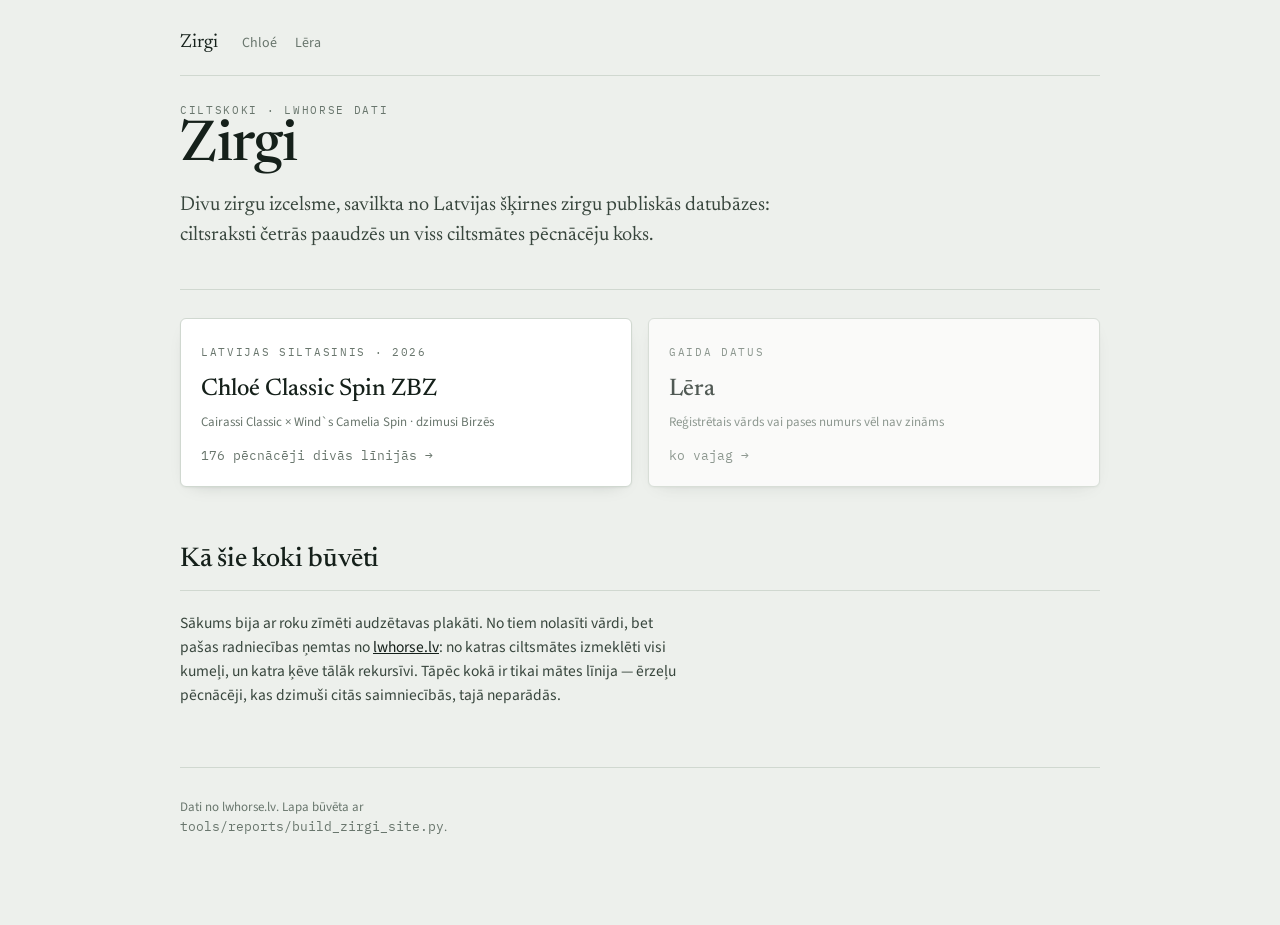
==== index.html @ 60f84ec2 "Zirgu ciltskoku lapa: Chloé no LWHORSE datiem Chloé Classic Spin ZBZ ciltsraksti četrās paaudzēs un " ====
<!doctype html>
<html lang="lv">
<head>
<meta charset="utf-8">
<meta name="viewport" content="width=device-width,initial-scale=1">
<title>Zirgi</title>
<meta name="description" content="Chloé un Lēras ciltskoki pēc Latvijas šķirnes zirgu datubāzes.">
<link rel="preconnect" href="https://fonts.googleapis.com"><link rel="preconnect" href="https://fonts.gstatic.com" crossorigin><link rel="stylesheet" href="https://fonts.googleapis.com/css2?family=Newsreader:ital,opsz,wght@0,6..72,400;0,6..72,500;0,6..72,600&family=Source+Sans+3:wght@400;500;600&family=IBM+Plex+Mono:wght@400;500&display=swap">
<link rel="stylesheet" href="assets/site.css">
</head>
<body>
<div class="wrap">
<nav class="site"><a class="brand" href="index.html">Zirgi</a><a href="chloe.html">Chloé</a><a href="lera.html">Lēra</a></nav>
<header class="top">
  <div class="eyebrow">Ciltskoki · LWHORSE dati</div>
  <h1>Zirgi</h1>
  <p class="lede">Divu zirgu izcelsme, savilkta no Latvijas šķirnes zirgu publiskās datubāzes:
  ciltsraksti četrās paaudzēs un viss ciltsmātes pēcnācēju koks.</p>
</header>
<div class="cards">
  <a class="card" href="chloe.html">
    <span class="eyebrow">Latvijas siltasinis · 2026</span>
    <h3>Chloé Classic Spin ZBZ</h3>
    <span class="sub">Cairassi Classic × Wind`s Camelia Spin · dzimusi Birzēs</span>
    <div class="arrow">176 pēcnācēji divās līnijās →</div>
  </a>
  <a class="card pending" href="lera.html"><span class="eyebrow">Gaida datus</span><h3>Lēra</h3><span class="sub">Reģistrētais vārds vai pases numurs vēl nav zināms</span><div class="arrow">ko vajag →</div></a>
</div>
<section>
  <div class="sechead"><h2>Kā šie koki būvēti</h2></div>
  <p>Sākums bija ar roku zīmēti audzētavas plakāti. No tiem nolasīti vārdi, bet pašas radniecības
  ņemtas no <a href="https://lwhorse.lv">lwhorse.lv</a>: no katras ciltsmātes izmeklēti visi kumeļi,
  un katra ķēve tālāk rekursīvi. Tāpēc kokā ir tikai mātes līnija — ērzeļu pēcnācēji, kas dzimuši
  citās saimniecībās, tajā neparādās.</p>
</section>
<footer><p>Dati no lwhorse.lv. Lapa būvēta ar <span class="mono">tools/reports/build_zirgi_site.py</span>.</p></footer>

</div>
</body>
</html>
---- assets/site.css ----
:root{
  --ground:#EDF0EC; --surface:#FFFFFF; --surface-2:#F5F8F4; --sunken:#E4E9E2;
  --ink:#15201A; --ink-2:#38463D; --muted:#69766D; --line:#D0D8D0; --line-2:#BCC6BC;
  --mare:#8A4B52; --stallion:#3D5A73; --focus:#8A6316; --focus-soft:#F3EADA;
  --c-bay:#6B4423; --c-darkbay:#432618; --c-chestnut:#A05A28; --c-grey:#AFB6B2;
  --c-dun:#C08B4A; --c-black:#22201E; --c-unknown:#9AA39B;
  --shadow:0 1px 2px rgba(20,32,26,.05), 0 6px 18px -12px rgba(20,32,26,.28);
}
@media (prefers-color-scheme:dark){:root:not([data-theme="light"]){
  --ground:#0F1310; --surface:#171C17; --surface-2:#1D231D; --sunken:#12160F;
  --ink:#E5EAE3; --ink-2:#C2CBC1; --muted:#909B91; --line:#2A312A; --line-2:#3A443A;
  --mare:#D9A0A5; --stallion:#93B7D2; --focus:#DCB164; --focus-soft:#272115;
  --c-bay:#9A6A3E; --c-darkbay:#6B4227; --c-chestnut:#C1794A; --c-grey:#C6CCC8;
  --c-dun:#D6A667; --c-black:#3A3733; --c-unknown:#7C857E;
  --shadow:0 1px 2px rgba(0,0,0,.4), 0 8px 20px -14px rgba(0,0,0,.8);
}}
*{box-sizing:border-box}
html{color-scheme:light dark}
body{margin:0;background:var(--ground);color:var(--ink);
  font-family:"Source Sans 3",-apple-system,BlinkMacSystemFont,"Segoe UI",sans-serif;
  font-size:15.5px;line-height:1.55;-webkit-font-smoothing:antialiased}
.wrap{max-width:960px;margin:0 auto;padding-left:20px;padding-right:20px;padding-block:28px 80px}
h1,h2{font-family:Newsreader,Georgia,serif;font-weight:500;text-wrap:balance;margin:0;letter-spacing:-.008em}
h1{font-size:clamp(34px,7vw,56px);line-height:1.02}
h2{font-size:clamp(21px,3.4vw,27px)}
.eyebrow{font-family:"IBM Plex Mono",ui-monospace,monospace;font-size:10.5px;letter-spacing:.16em;
  text-transform:uppercase;color:var(--muted)}
p{margin:.65em 0;max-width:64ch;color:var(--ink-2)}
a{color:var(--ink)}
.mono{font-family:"IBM Plex Mono",ui-monospace,monospace;font-variant-numeric:tabular-nums}
nav.site{display:flex;gap:18px;align-items:baseline;padding-bottom:18px;
  border-bottom:1px solid var(--line);margin-bottom:26px;flex-wrap:wrap}
nav.site a{text-decoration:none;font-size:14px;color:var(--muted)}
nav.site a:hover,nav.site a[aria-current=page]{color:var(--ink)}
nav.site .brand{font-family:Newsreader,Georgia,serif;font-size:19px;color:var(--ink);margin-right:6px}
header.top{padding-bottom:26px;border-bottom:1px solid var(--line);margin-bottom:8px}
.lede{font-family:Newsreader,Georgia,serif;font-size:clamp(17px,2.4vw,20px);line-height:1.5;
  color:var(--ink-2);max-width:56ch;margin-top:14px}
.breadcrumb{display:flex;flex-wrap:wrap;gap:6px 0;align-items:center;margin-top:22px;
  font-family:"IBM Plex Mono",monospace;font-size:11.5px;color:var(--muted)}
.breadcrumb b{color:var(--ink);font-weight:500}
.breadcrumb .arw{padding:0 9px;color:var(--line-2)}
.idcard{display:grid;grid-template-columns:repeat(auto-fit,minmax(128px,1fr));gap:1px;
  background:var(--line);border:1px solid var(--line);border-radius:4px;overflow:hidden;
  margin:26px 0 0;box-shadow:var(--shadow)}
.idcard div{background:var(--surface);padding:12px 14px}
.idcard dt{font-family:"IBM Plex Mono",monospace;font-size:9.5px;letter-spacing:.12em;
  text-transform:uppercase;color:var(--muted);margin:0 0 4px}
.idcard dd{margin:0;font-size:15px;font-weight:500}
section{margin-top:52px}
.sechead{display:flex;align-items:baseline;gap:14px;flex-wrap:wrap;
  border-bottom:1px solid var(--line);padding-bottom:9px;margin-bottom:20px}
.pedscroll{overflow-x:auto;padding-bottom:6px}
.ped{display:inline-flex;min-width:100%}
.pnode{display:flex;align-items:center}
.pbox{width:178px;flex:none;background:var(--surface);border:1px solid var(--line);
  border-radius:4px;padding:9px 11px;box-shadow:var(--shadow);position:relative}
.pbox.t{border-top:2px solid var(--stallion)}
.pbox.m{border-top:2px solid var(--mare)}
.pbox.self{border-top:2px solid var(--focus);background:var(--focus-soft)}
.pbox.root{outline:1px dashed var(--line-2);outline-offset:3px}
.pbox .nm{font-weight:600;font-size:14px;line-height:1.25;display:flex;gap:7px;align-items:baseline}
.pbox .meta{font-size:11px;color:var(--muted);font-family:"IBM Plex Mono",monospace;
  margin-top:4px;display:block;white-space:nowrap;overflow:hidden;text-overflow:ellipsis}
.pkids{display:flex;flex-direction:column;justify-content:center;gap:10px;
  padding-left:26px;position:relative;margin-left:13px}
.pkids::before{content:"";position:absolute;left:0;top:25%;bottom:25%;border-left:1px solid var(--line-2)}
.pnode>.pbox::after{content:"";position:absolute;right:-13px;top:50%;width:13px;border-top:1px solid var(--line-2)}
.pnode:not(:has(>.pkids))>.pbox::after{display:none}
.pkids>.pnode>.pbox::before{content:"";position:absolute;left:-26px;top:50%;width:26px;border-top:1px solid var(--line-2)}
.gens{display:flex;margin:0 0 10px}
.gens span{width:178px;flex:none}
.gens span+span{margin-left:39px}
@media (max-width:700px){.pbox{width:150px}.gens span{width:150px}}
.controls{display:flex;gap:9px;flex-wrap:wrap;align-items:center;margin-bottom:16px}
input[type=search]{font:inherit;font-size:14.5px;padding:8px 12px;border:1px solid var(--line);
  border-radius:4px;background:var(--surface);color:var(--ink);min-width:200px;flex:1 1 200px}
button{font:inherit;font-size:13.5px;padding:8px 13px;border:1px solid var(--line);border-radius:4px;
  background:var(--surface);color:var(--ink-2);cursor:pointer}
button:hover{background:var(--surface-2);color:var(--ink)}
button[aria-pressed=true]{background:var(--ink);color:var(--ground);border-color:var(--ink)}
:focus-visible{outline:2px solid var(--focus);outline-offset:2px}
.treebox{background:var(--surface);border:1px solid var(--line);border-radius:5px;
  padding:14px 16px 16px;box-shadow:var(--shadow);overflow-x:auto}
ul.tree,ul.tree ul{list-style:none;margin:0;padding:0}
ul.tree ul{padding-left:20px;position:relative}
ul.tree li{position:relative}
ul.tree ul>li::before{content:"";position:absolute;left:-12px;top:0;height:16px;width:12px;
  border-left:1px solid var(--line-2);border-bottom:1px solid var(--line-2);border-bottom-left-radius:5px}
ul.tree ul>li:not(:last-child)::after{content:"";position:absolute;left:-12px;top:16px;bottom:0;
  border-left:1px solid var(--line-2)}
.row{display:grid;grid-template-columns:auto 1fr auto;gap:9px;align-items:baseline;
  padding:4px 6px 4px 2px;border-radius:4px;min-width:0}
.row:hover{background:var(--surface-2)}
.row.self{background:var(--focus-soft);box-shadow:inset 2px 0 0 var(--focus)}
.row.line{font-weight:600}
.dot{width:9px;height:9px;border-radius:50%;flex:none;align-self:center;
  box-shadow:0 0 0 1px rgba(0,0,0,.12) inset}
.sq{border-radius:2px}
.nmline{min-width:0}
.nm2{font-weight:600;font-size:14.5px}
.nm2 .sx{font-size:11px;color:var(--muted);font-family:"IBM Plex Mono",monospace;margin-left:6px;font-weight:400}
.sub{color:var(--muted);font-size:12.5px;display:block}
.sub .sep{opacity:.45;padding:0 .4em}
.cnt{font-family:"IBM Plex Mono",monospace;font-size:11px;color:var(--muted);white-space:nowrap;
  align-self:center;background:var(--sunken);padding:1px 6px;border-radius:99px}
.tg{background:none;border:0;padding:0 4px 0 0;color:var(--line-2);cursor:pointer;font-size:10px;line-height:1}
.tg:hover{color:var(--ink)}
.rootrow{margin-top:18px;padding-top:14px;border-top:1px solid var(--line)}
ul.tree>li:first-child .rootrow{margin-top:0;padding-top:0;border-top:0}
.crumb{font-size:11.5px;color:var(--muted);font-family:"IBM Plex Mono",monospace}
.legend{display:flex;gap:8px 22px;flex-wrap:wrap;font-size:13px;color:var(--muted);margin-top:14px}
.legend span{display:inline-flex;align-items:center;gap:7px}
.note{background:var(--surface-2);border:1px solid var(--line);border-left:2px solid var(--focus);
  border-radius:4px;padding:14px 16px;margin-top:18px}
.note p{max-width:none;margin:.3em 0}
table.diff{width:100%;border-collapse:collapse;font-size:14.5px}
table.diff th,table.diff td{text-align:left;padding:9px 12px;border-bottom:1px solid var(--line);vertical-align:top}
table.diff tr:last-child td{border-bottom:0}
table.diff th{font-family:"IBM Plex Mono",monospace;font-size:9.5px;letter-spacing:.12em;
  text-transform:uppercase;color:var(--muted);font-weight:400}
.scrollx{overflow-x:auto;background:var(--surface);border:1px solid var(--line);
  border-radius:5px;box-shadow:var(--shadow);margin-top:12px}
.cards{display:grid;grid-template-columns:repeat(auto-fit,minmax(250px,1fr));gap:16px;margin-top:28px}
.card{display:block;text-decoration:none;background:var(--surface);border:1px solid var(--line);
  border-radius:6px;padding:20px;box-shadow:var(--shadow)}
.card:hover{border-color:var(--line-2)}
.card h3{font-family:Newsreader,Georgia,serif;font-weight:500;font-size:24px;margin:8px 0 4px}
.card .sub{font-size:13px}
.card .arrow{margin-top:14px;font-size:13px;color:var(--muted);font-family:"IBM Plex Mono",monospace}
.card.pending{opacity:.72}
footer{margin-top:60px;padding-top:20px;border-top:1px solid var(--line);color:var(--muted);font-size:13px}
footer p{color:var(--muted)}
@media (prefers-reduced-motion:reduce){*{transition:none!important;animation:none!important}}
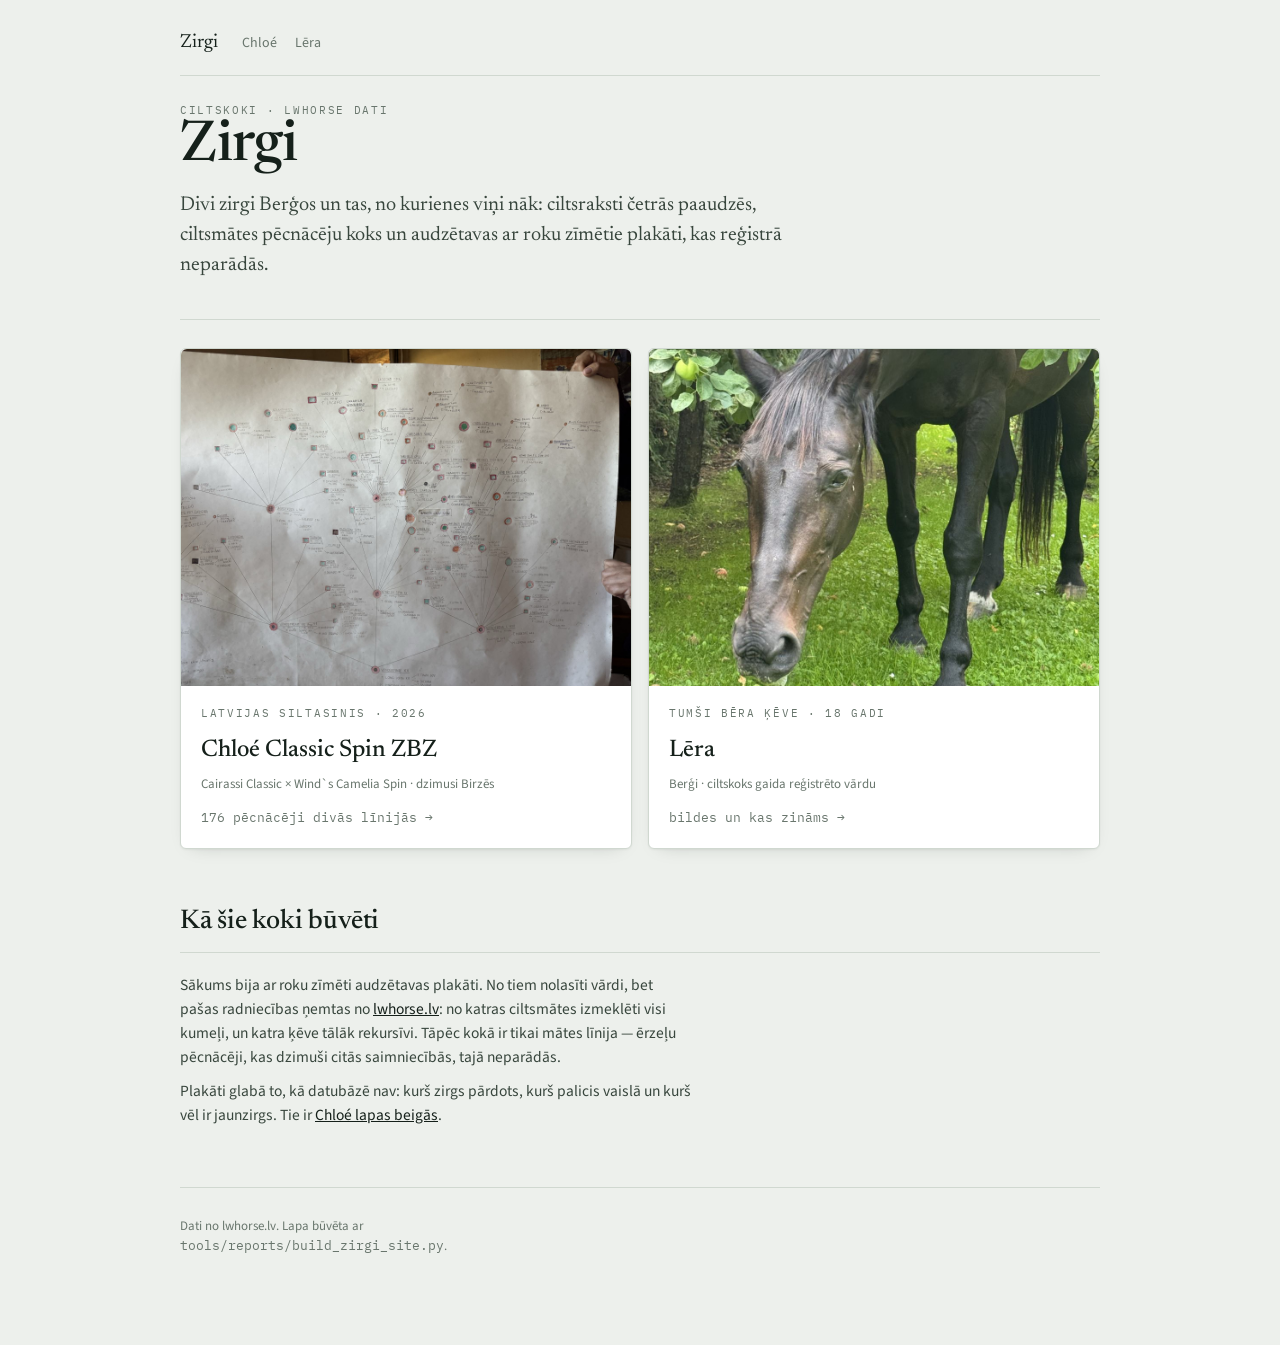
==== commit 7fb1e10b: "Lēras lapa ar bildēm, zīmētie plakāti Chloé lapā - lera.html: portrets, fakti, deviņu bilžu galerija" ====
--- a/index.html
+++ b/index.html
@@ -14,17 +14,18 @@
 <header class="top">
   <div class="eyebrow">Ciltskoki · LWHORSE dati</div>
   <h1>Zirgi</h1>
-  <p class="lede">Divu zirgu izcelsme, savilkta no Latvijas šķirnes zirgu publiskās datubāzes:
-  ciltsraksti četrās paaudzēs un viss ciltsmātes pēcnācēju koks.</p>
+  <p class="lede">Divi zirgi Berģos un tas, no kurienes viņi nāk: ciltsraksti četrās paaudzēs,
+  ciltsmātes pēcnācēju koks un audzētavas ar roku zīmētie plakāti, kas reģistrā neparādās.</p>
 </header>
 <div class="cards">
   <a class="card" href="chloe.html">
+    <img class="thumb" src="assets/img/plakats/windermare.jpg" alt="Zīmētais ciltskoks" loading="lazy">
     <span class="eyebrow">Latvijas siltasinis · 2026</span>
     <h3>Chloé Classic Spin ZBZ</h3>
     <span class="sub">Cairassi Classic × Wind`s Camelia Spin · dzimusi Birzēs</span>
     <div class="arrow">176 pēcnācēji divās līnijās →</div>
   </a>
-  <a class="card pending" href="lera.html"><span class="eyebrow">Gaida datus</span><h3>Lēra</h3><span class="sub">Reģistrētais vārds vai pases numurs vēl nav zināms</span><div class="arrow">ko vajag →</div></a>
+  <a class="card" href="lera.html"><img class="thumb" src="assets/img/lera/lera-03.jpg" alt="Lēra" loading="lazy"><span class="eyebrow">Tumši bēra ķēve · 18 gadi</span><h3>Lēra</h3><span class="sub">Berģi · ciltskoks gaida reģistrēto vārdu</span><div class="arrow">bildes un kas zināms →</div></a>
 </div>
 <section>
   <div class="sechead"><h2>Kā šie koki būvēti</h2></div>
@@ -32,6 +33,8 @@
   ņemtas no <a href="https://lwhorse.lv">lwhorse.lv</a>: no katras ciltsmātes izmeklēti visi kumeļi,
   un katra ķēve tālāk rekursīvi. Tāpēc kokā ir tikai mātes līnija — ērzeļu pēcnācēji, kas dzimuši
   citās saimniecībās, tajā neparādās.</p>
+  <p>Plakāti glabā to, kā datubāzē nav: kurš zirgs pārdots, kurš palicis vaislā un kurš vēl ir
+  jaunzirgs. Tie ir <a href="chloe.html#zimetais">Chloé lapas beigās</a>.</p>
 </section>
 <footer><p>Dati no lwhorse.lv. Lapa būvēta ar <span class="mono">tools/reports/build_zirgi_site.py</span>.</p></footer>
 
--- a/assets/site.css
+++ b/assets/site.css
@@ -130,6 +130,28 @@
 .card .sub{font-size:13px}
 .card .arrow{margin-top:14px;font-size:13px;color:var(--muted);font-family:"IBM Plex Mono",monospace}
 .card.pending{opacity:.72}
+.hero{display:grid;grid-template-columns:minmax(0,1.05fr) minmax(0,.95fr);gap:26px;align-items:center}
+@media (max-width:720px){.hero{grid-template-columns:1fr}}
+.hero img{width:100%;height:auto;border-radius:6px;box-shadow:var(--shadow);display:block}
+.gallery{display:grid;grid-template-columns:repeat(auto-fill,minmax(180px,1fr));gap:10px;margin-top:20px}
+.gallery a{display:block;border-radius:5px;overflow:hidden;background:var(--sunken);
+  box-shadow:var(--shadow);line-height:0}
+.gallery img{width:100%;height:100%;aspect-ratio:3/4;object-fit:cover;display:block;
+  transition:transform .25s ease}
+.gallery a:hover img{transform:scale(1.03)}
+figure{margin:0 0 20px}
+figure img{width:100%;height:auto;display:block;border-radius:5px;border:1px solid var(--line);
+  box-shadow:var(--shadow);background:var(--surface)}
+figcaption{font-size:13px;color:var(--muted);margin-top:9px;max-width:64ch}
+.figrow{display:grid;grid-template-columns:repeat(auto-fit,minmax(280px,1fr));gap:20px;margin-top:8px}
+.card .thumb{display:block;aspect-ratio:4/3;width:calc(100% + 40px);margin:-20px -20px 14px;
+  object-fit:cover;border-radius:6px 6px 0 0}
+.keyval{display:grid;grid-template-columns:auto 1fr;gap:6px 18px;margin-top:14px;font-size:14.5px}
+.keyval dt{color:var(--muted);font-family:"IBM Plex Mono",monospace;font-size:11px;
+  letter-spacing:.08em;text-transform:uppercase;align-self:baseline}
+.keyval dd{margin:0}
+.pill{display:inline-flex;align-items:center;gap:6px;font-size:12px;font-family:"IBM Plex Mono",monospace;
+  border:1px solid var(--line);border-radius:99px;padding:2px 10px;color:var(--muted)}
 footer{margin-top:60px;padding-top:20px;border-top:1px solid var(--line);color:var(--muted);font-size:13px}
 footer p{color:var(--muted)}
 @media (prefers-reduced-motion:reduce){*{transition:none!important;animation:none!important}}
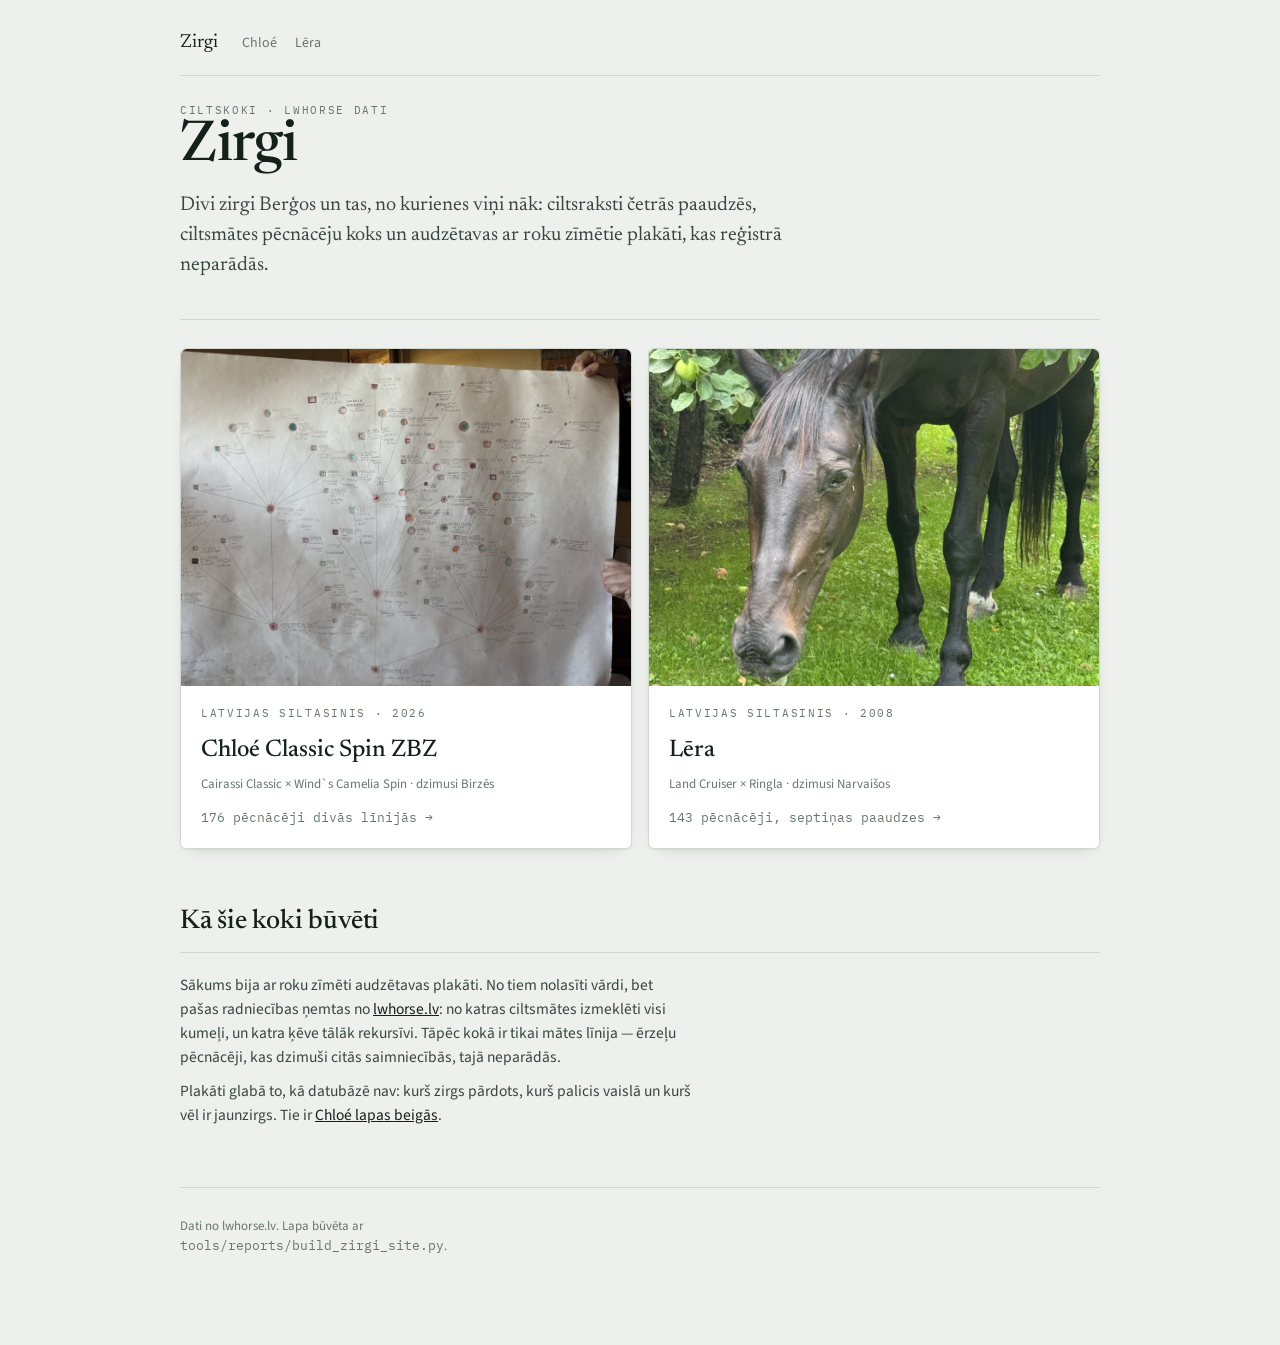
==== commit b1c2db15: "Lēras ciltskoks: LV060531950001, 143 zirgi līdz Fistaškai (1961) Lēra atrasta datubāzē - tumši bēra " ====
--- a/index.html
+++ b/index.html
@@ -25,7 +25,7 @@
     <span class="sub">Cairassi Classic × Wind`s Camelia Spin · dzimusi Birzēs</span>
     <div class="arrow">176 pēcnācēji divās līnijās →</div>
   </a>
-  <a class="card" href="lera.html"><img class="thumb" src="assets/img/lera/lera-03.jpg" alt="Lēra" loading="lazy"><span class="eyebrow">Tumši bēra ķēve · 18 gadi</span><h3>Lēra</h3><span class="sub">Berģi · ciltskoks gaida reģistrēto vārdu</span><div class="arrow">bildes un kas zināms →</div></a>
+  <a class="card" href="lera.html"><img class="thumb" src="assets/img/lera/lera-03.jpg" alt="Lēra" loading="lazy"><span class="eyebrow">Latvijas siltasinis · 2008</span><h3>Lēra</h3><span class="sub">Land Cruiser × Ringla · dzimusi Narvaišos</span><div class="arrow">143 pēcnācēji, septiņas paaudzes →</div></a>
 </div>
 <section>
   <div class="sechead"><h2>Kā šie koki būvēti</h2></div>
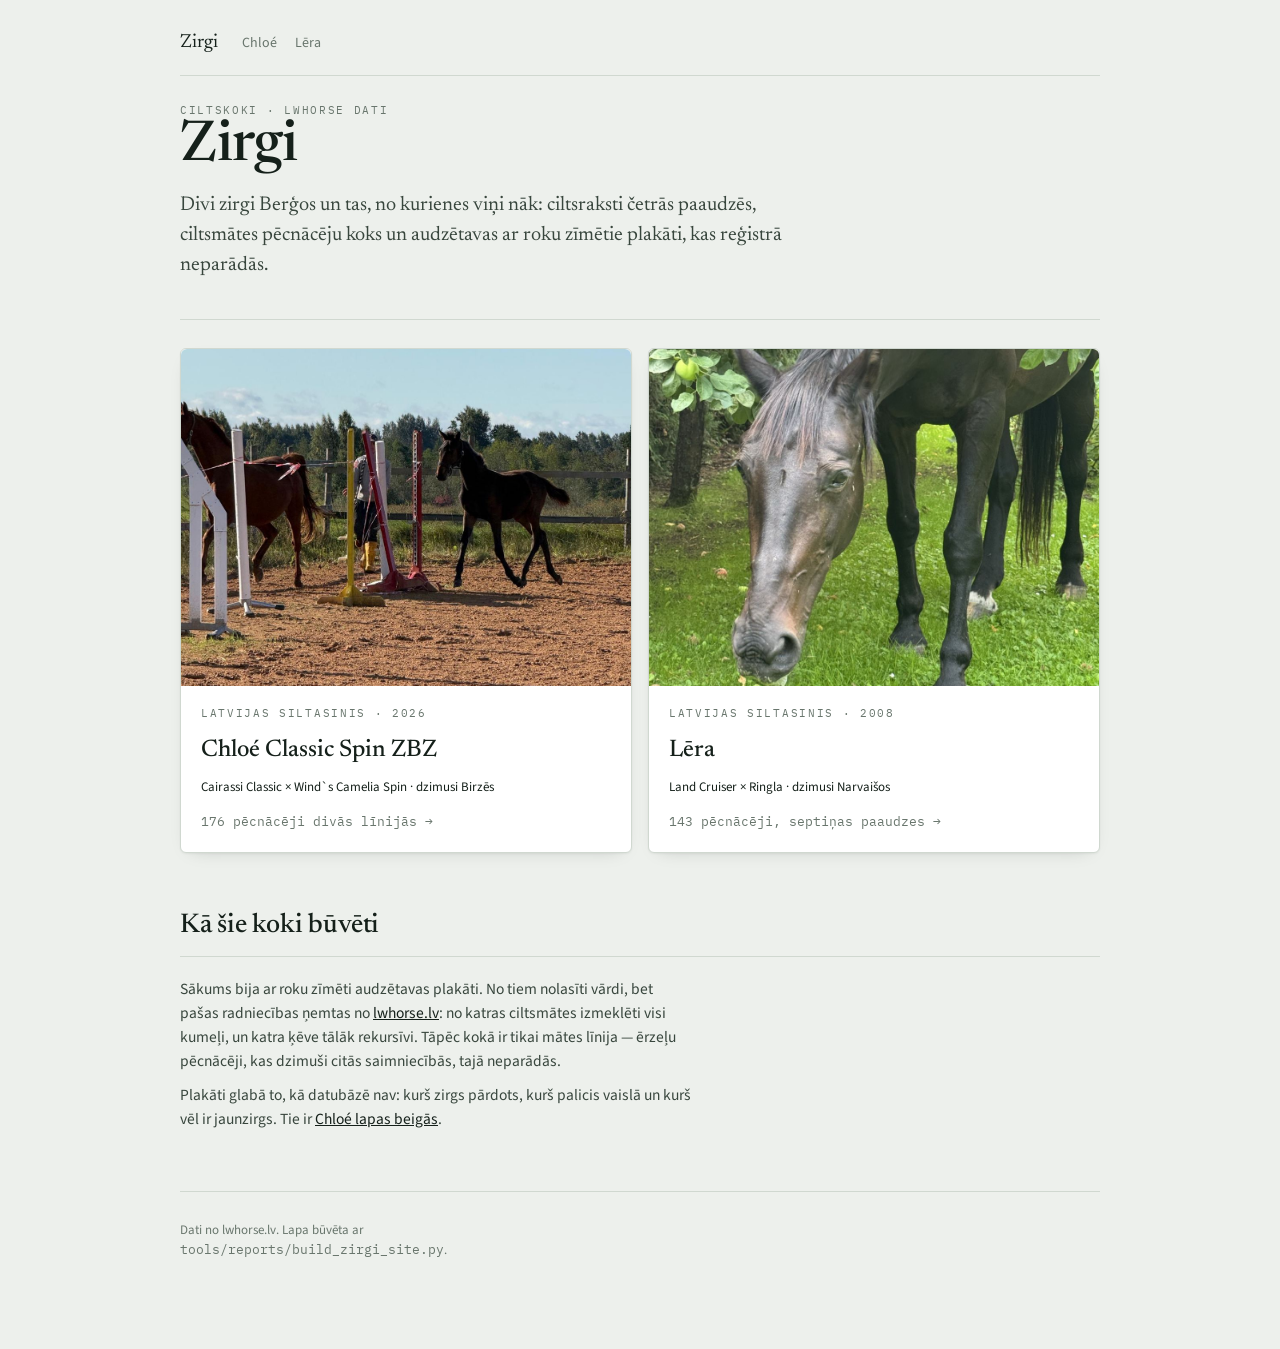
==== commit 6de7467d: "Koks pārskatāmāks, lwhorse saites, Chloé bildes un video Koks: līdzinātas kolonnas (vārds / dzimis /" ====
--- a/index.html
+++ b/index.html
@@ -19,7 +19,7 @@
 </header>
 <div class="cards">
   <a class="card" href="chloe.html">
-    <img class="thumb" src="assets/img/plakats/windermare.jpg" alt="Zīmētais ciltskoks" loading="lazy">
+    <img class="thumb" src="assets/img/chloe/chloe-01.jpg" alt="Chloé" loading="lazy">
     <span class="eyebrow">Latvijas siltasinis · 2026</span>
     <h3>Chloé Classic Spin ZBZ</h3>
     <span class="sub">Cairassi Classic × Wind`s Camelia Spin · dzimusi Birzēs</span>
--- a/assets/site.css
+++ b/assets/site.css
@@ -3,6 +3,7 @@
   --ground:#EDF0EC; --surface:#FFFFFF; --surface-2:#F5F8F4; --sunken:#E4E9E2;
   --ink:#15201A; --ink-2:#38463D; --muted:#69766D; --line:#D0D8D0; --line-2:#BCC6BC;
   --mare:#8A4B52; --stallion:#3D5A73; --focus:#8A6316; --focus-soft:#F3EADA;
+  --line-soft:#E2E8E2;
   --c-bay:#6B4423; --c-darkbay:#432618; --c-chestnut:#A05A28; --c-grey:#AFB6B2;
   --c-dun:#C08B4A; --c-black:#22201E; --c-unknown:#9AA39B;
   --shadow:0 1px 2px rgba(20,32,26,.05), 0 6px 18px -12px rgba(20,32,26,.28);
@@ -11,6 +12,7 @@
   --ground:#0F1310; --surface:#171C17; --surface-2:#1D231D; --sunken:#12160F;
   --ink:#E5EAE3; --ink-2:#C2CBC1; --muted:#909B91; --line:#2A312A; --line-2:#3A443A;
   --mare:#D9A0A5; --stallion:#93B7D2; --focus:#DCB164; --focus-soft:#272115;
+  --line-soft:#232A23;
   --c-bay:#9A6A3E; --c-darkbay:#6B4227; --c-chestnut:#C1794A; --c-grey:#C6CCC8;
   --c-dun:#D6A667; --c-black:#3A3733; --c-unknown:#7C857E;
   --shadow:0 1px 2px rgba(0,0,0,.4), 0 8px 20px -14px rgba(0,0,0,.8);
@@ -37,10 +39,13 @@
 header.top{padding-bottom:26px;border-bottom:1px solid var(--line);margin-bottom:8px}
 .lede{font-family:Newsreader,Georgia,serif;font-size:clamp(17px,2.4vw,20px);line-height:1.5;
   color:var(--ink-2);max-width:56ch;margin-top:14px}
-.breadcrumb{display:flex;flex-wrap:wrap;gap:6px 0;align-items:center;margin-top:22px;
-  font-family:"IBM Plex Mono",monospace;font-size:11.5px;color:var(--muted)}
-.breadcrumb b{color:var(--ink);font-weight:500}
-.breadcrumb .arw{padding:0 9px;color:var(--line-2)}
+.breadcrumb{display:flex;flex-wrap:wrap;gap:4px 0;align-items:center;margin-top:20px;
+  font-family:"IBM Plex Mono",monospace;font-size:11.5px;line-height:1.9;color:var(--muted)}
+.breadcrumb a{color:var(--muted);text-decoration:none}
+.breadcrumb a:hover{color:var(--ink);text-decoration:underline;text-underline-offset:3px}
+.breadcrumb b{color:var(--ink-2);font-weight:500}
+.breadcrumb a:hover b{color:var(--ink)}
+.breadcrumb .arw{padding:0 8px;color:var(--line-2)}
 .idcard{display:grid;grid-template-columns:repeat(auto-fit,minmax(128px,1fr));gap:1px;
   background:var(--line);border:1px solid var(--line);border-radius:4px;overflow:hidden;
   margin:26px 0 0;box-shadow:var(--shadow)}
@@ -55,15 +60,17 @@
 .ped{display:inline-flex;min-width:100%}
 .pnode{display:flex;align-items:center}
 .pbox{width:178px;flex:none;background:var(--surface);border:1px solid var(--line);
-  border-radius:4px;padding:9px 11px;box-shadow:var(--shadow);position:relative}
+  border-radius:4px;padding:10px 12px;box-shadow:var(--shadow);position:relative}
 .pbox.t{border-top:2px solid var(--stallion)}
 .pbox.m{border-top:2px solid var(--mare)}
 .pbox.self{border-top:2px solid var(--focus);background:var(--focus-soft)}
 .pbox.root{outline:1px dashed var(--line-2);outline-offset:3px}
 .pbox .nm{font-weight:600;font-size:14px;line-height:1.25;display:flex;gap:7px;align-items:baseline}
-.pbox .meta{font-size:11px;color:var(--muted);font-family:"IBM Plex Mono",monospace;
-  margin-top:4px;display:block;white-space:nowrap;overflow:hidden;text-overflow:ellipsis}
-.pkids{display:flex;flex-direction:column;justify-content:center;gap:10px;
+.pbox .nm a{color:inherit;text-decoration:none}
+.pbox .nm a:hover{text-decoration:underline;text-underline-offset:2px}
+.pbox .meta{font-size:10.5px;line-height:1.45;color:var(--muted);
+  font-family:"IBM Plex Mono",monospace;margin-top:5px;display:block}
+.pkids{display:flex;flex-direction:column;justify-content:center;gap:12px;
   padding-left:26px;position:relative;margin-left:13px}
 .pkids::before{content:"";position:absolute;left:0;top:25%;bottom:25%;border-left:1px solid var(--line-2)}
 .pnode>.pbox::after{content:"";position:absolute;right:-13px;top:50%;width:13px;border-top:1px solid var(--line-2)}
@@ -73,7 +80,7 @@
 .gens span{width:178px;flex:none}
 .gens span+span{margin-left:39px}
 @media (max-width:700px){.pbox{width:150px}.gens span{width:150px}}
-.controls{display:flex;gap:9px;flex-wrap:wrap;align-items:center;margin-bottom:16px}
+.controls{display:flex;gap:10px;flex-wrap:wrap;align-items:center;margin-bottom:18px}
 input[type=search]{font:inherit;font-size:14.5px;padding:8px 12px;border:1px solid var(--line);
   border-radius:4px;background:var(--surface);color:var(--ink);min-width:200px;flex:1 1 200px}
 button{font:inherit;font-size:13.5px;padding:8px 13px;border:1px solid var(--line);border-radius:4px;
@@ -81,36 +88,45 @@
 button:hover{background:var(--surface-2);color:var(--ink)}
 button[aria-pressed=true]{background:var(--ink);color:var(--ground);border-color:var(--ink)}
 :focus-visible{outline:2px solid var(--focus);outline-offset:2px}
-.treebox{background:var(--surface);border:1px solid var(--line);border-radius:5px;
-  padding:14px 16px 16px;box-shadow:var(--shadow);overflow-x:auto}
-ul.tree,ul.tree ul{list-style:none;margin:0;padding:0}
-ul.tree ul{padding-left:20px;position:relative}
-ul.tree li{position:relative}
-ul.tree ul>li::before{content:"";position:absolute;left:-12px;top:0;height:16px;width:12px;
-  border-left:1px solid var(--line-2);border-bottom:1px solid var(--line-2);border-bottom-left-radius:5px}
-ul.tree ul>li:not(:last-child)::after{content:"";position:absolute;left:-12px;top:16px;bottom:0;
-  border-left:1px solid var(--line-2)}
-.row{display:grid;grid-template-columns:auto 1fr auto;gap:9px;align-items:baseline;
-  padding:4px 6px 4px 2px;border-radius:4px;min-width:0}
+.treebox{background:var(--surface);border:1px solid var(--line);border-radius:6px;
+  box-shadow:var(--shadow);overflow-x:auto;padding:0}
+.tgrid{min-width:660px}
+.thead,.row{display:grid;grid-template-columns:minmax(0,1.7fr) 58px 118px minmax(0,1.25fr) 62px;
+  gap:14px;align-items:center}
+.thead{position:sticky;top:0;z-index:2;background:var(--surface-2);
+  border-bottom:1px solid var(--line);padding:9px 16px;
+  font-family:"IBM Plex Mono",monospace;font-size:9.5px;letter-spacing:.12em;
+  text-transform:uppercase;color:var(--muted)}
+.thead span:nth-child(n+2),.row .col{text-align:left}
+.thead span:last-child,.row .cnt{text-align:right}
+.rows{padding:6px 0}
+.row{padding:5px 16px;border-left:2px solid transparent}
+.row+.row{border-top:1px solid var(--line-soft)}
 .row:hover{background:var(--surface-2)}
-.row.self{background:var(--focus-soft);box-shadow:inset 2px 0 0 var(--focus)}
-.row.line{font-weight:600}
-.dot{width:9px;height:9px;border-radius:50%;flex:none;align-self:center;
-  box-shadow:0 0 0 1px rgba(0,0,0,.12) inset}
+.row.self{background:var(--focus-soft);border-left-color:var(--focus)}
+.row.line .nm2{font-weight:600}
+.nmcell{display:flex;align-items:center;gap:8px;min-width:0;
+  background-image:repeating-linear-gradient(to right,var(--line-2) 0 1px,transparent 1px 16px);
+  background-repeat:no-repeat;background-position:5px 0}
+.nm2{font-size:14.5px;text-decoration:none;color:var(--ink);
+  overflow:hidden;text-overflow:ellipsis;white-space:nowrap}
+.nm2:hover{text-decoration:underline;text-underline-offset:2px}
+.col{font-size:13px;color:var(--ink-2);overflow:hidden;text-overflow:ellipsis;white-space:nowrap}
+.col.yr{font-family:"IBM Plex Mono",monospace;font-variant-numeric:tabular-nums;color:var(--muted)}
+.col.sr{color:var(--muted)}
+.cnt{font-family:"IBM Plex Mono",monospace;font-size:11px;color:var(--muted);white-space:nowrap}
+.cnt b{color:var(--ink-2);font-weight:500}
+.dot{width:9px;height:9px;border-radius:50%;flex:none;
+  box-shadow:0 0 0 1px rgba(0,0,0,.14) inset}
 .sq{border-radius:2px}
-.nmline{min-width:0}
-.nm2{font-weight:600;font-size:14.5px}
-.nm2 .sx{font-size:11px;color:var(--muted);font-family:"IBM Plex Mono",monospace;margin-left:6px;font-weight:400}
-.sub{color:var(--muted);font-size:12.5px;display:block}
-.sub .sep{opacity:.45;padding:0 .4em}
-.cnt{font-family:"IBM Plex Mono",monospace;font-size:11px;color:var(--muted);white-space:nowrap;
-  align-self:center;background:var(--sunken);padding:1px 6px;border-radius:99px}
-.tg{background:none;border:0;padding:0 4px 0 0;color:var(--line-2);cursor:pointer;font-size:10px;line-height:1}
+.tg{background:none;border:0;padding:0;width:14px;flex:none;color:var(--line-2);
+  cursor:pointer;font-size:9px;line-height:1;text-align:center}
 .tg:hover{color:var(--ink)}
-.rootrow{margin-top:18px;padding-top:14px;border-top:1px solid var(--line)}
-ul.tree>li:first-child .rootrow{margin-top:0;padding-top:0;border-top:0}
-.crumb{font-size:11.5px;color:var(--muted);font-family:"IBM Plex Mono",monospace}
-.legend{display:flex;gap:8px 22px;flex-wrap:wrap;font-size:13px;color:var(--muted);margin-top:14px}
+.tg.empty{cursor:default;visibility:hidden}
+.crumb{font-size:11.5px;color:var(--muted);font-family:"IBM Plex Mono",monospace;
+  overflow:hidden;text-overflow:ellipsis;white-space:nowrap}
+.empty-msg{padding:18px 16px;color:var(--muted);font-size:14px}
+.legend{display:flex;gap:10px 24px;flex-wrap:wrap;font-size:13px;color:var(--muted);margin-top:16px}
 .legend span{display:inline-flex;align-items:center;gap:7px}
 .note{background:var(--surface-2);border:1px solid var(--line);border-left:2px solid var(--focus);
   border-radius:4px;padding:14px 16px;margin-top:18px}
@@ -132,7 +148,8 @@
 .card.pending{opacity:.72}
 .hero{display:grid;grid-template-columns:minmax(0,1.05fr) minmax(0,.95fr);gap:26px;align-items:center}
 @media (max-width:720px){.hero{grid-template-columns:1fr}}
-.hero img{width:100%;height:auto;border-radius:6px;box-shadow:var(--shadow);display:block}
+.hero img{width:100%;height:auto;max-height:440px;object-fit:cover;object-position:center 30%;
+  border-radius:6px;box-shadow:var(--shadow);display:block}
 .gallery{display:grid;grid-template-columns:repeat(auto-fill,minmax(180px,1fr));gap:10px;margin-top:20px}
 .gallery a{display:block;border-radius:5px;overflow:hidden;background:var(--sunken);
   box-shadow:var(--shadow);line-height:0}
@@ -140,10 +157,13 @@
   transition:transform .25s ease}
 .gallery a:hover img{transform:scale(1.03)}
 figure{margin:0 0 20px}
-figure img{width:100%;height:auto;display:block;border-radius:5px;border:1px solid var(--line);
-  box-shadow:var(--shadow);background:var(--surface)}
+figure img,figure video{width:100%;height:auto;display:block;border-radius:5px;
+  border:1px solid var(--line);box-shadow:var(--shadow);background:var(--surface)}
+.figrow figure img{aspect-ratio:4/3;object-fit:cover}
+figure.portrait{max-width:400px}
+figure.portrait video{border-radius:5px}
 figcaption{font-size:13px;color:var(--muted);margin-top:9px;max-width:64ch}
-.figrow{display:grid;grid-template-columns:repeat(auto-fit,minmax(280px,1fr));gap:20px;margin-top:8px}
+.figrow{display:grid;grid-template-columns:repeat(auto-fit,minmax(260px,1fr));gap:22px;margin-top:10px;align-items:start}
 .card .thumb{display:block;aspect-ratio:4/3;width:calc(100% + 40px);margin:-20px -20px 14px;
   object-fit:cover;border-radius:6px 6px 0 0}
 .keyval{display:grid;grid-template-columns:auto 1fr;gap:6px 18px;margin-top:14px;font-size:14.5px}
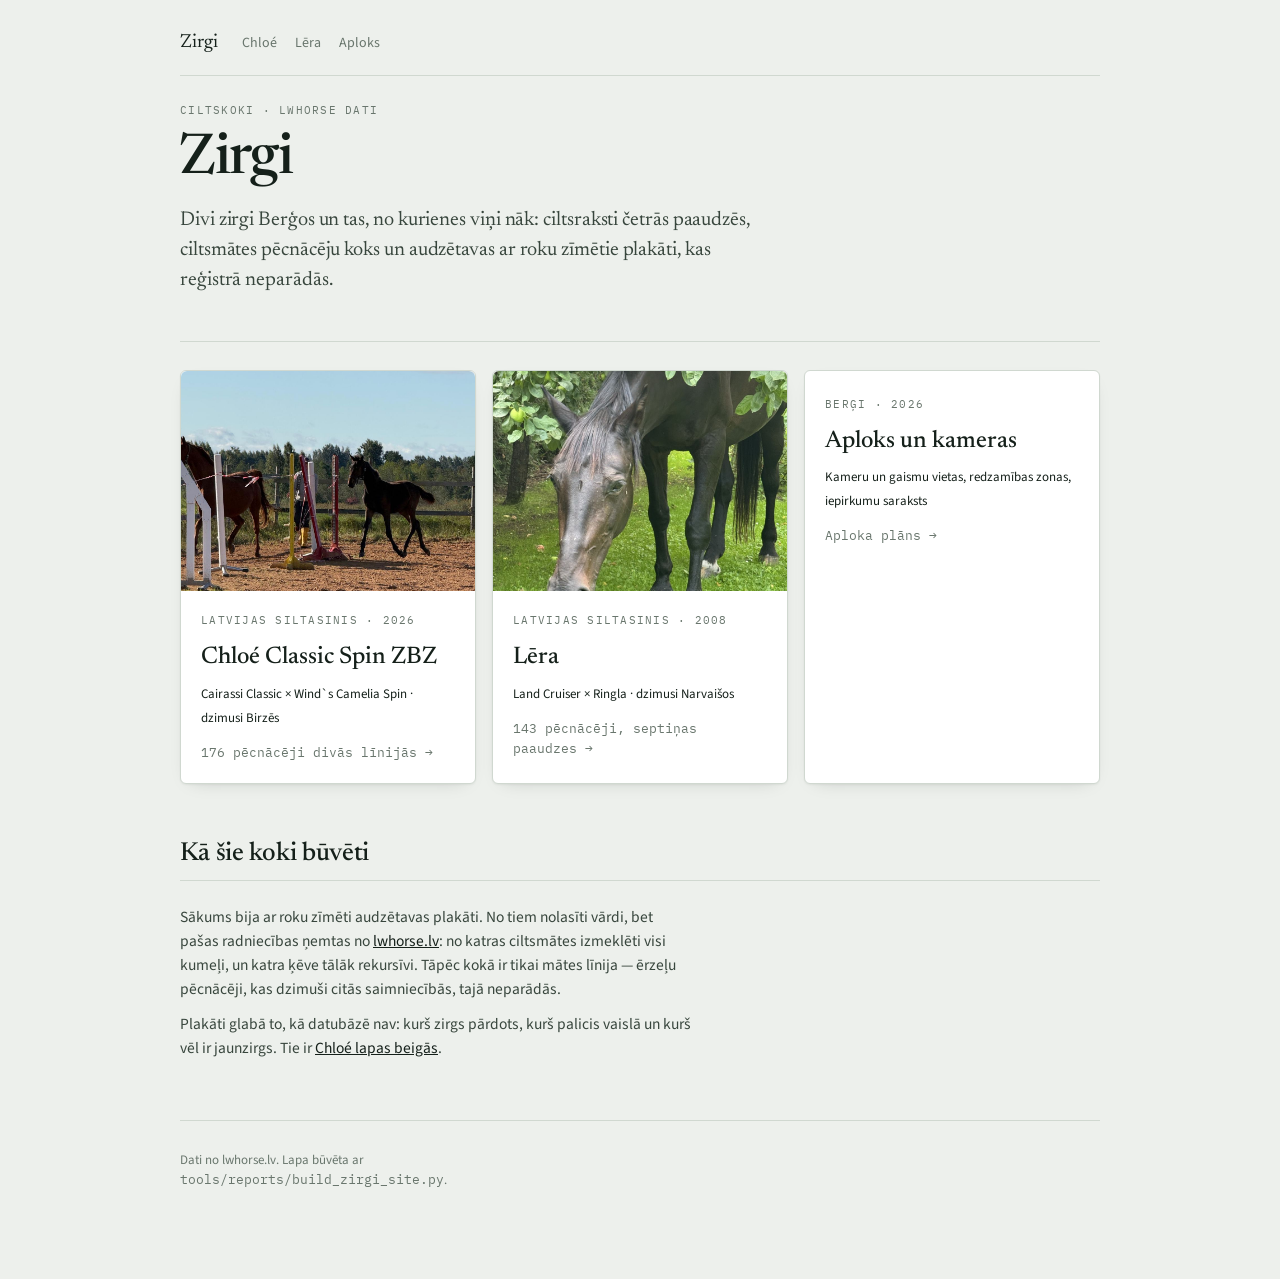
==== commit 868f62c4: "Aploka kameru plāns kā trešā lapa Co-Authored-By: Claude Opus 5.5 <noreply@anthropic.com>" ====
--- a/index.html
+++ b/index.html
@@ -5,12 +5,17 @@
 <meta name="viewport" content="width=device-width,initial-scale=1">
 <title>Zirgi</title>
 <meta name="description" content="Chloé un Lēras ciltskoki pēc Latvijas šķirnes zirgu datubāzes.">
+<meta property="og:title" content="Zirgi">
+<meta property="og:description" content="Chloé un Lēras ciltskoki pēc Latvijas šķirnes zirgu datubāzes.">
+<meta property="og:type" content="website">
+<meta property="og:image" content="https://janatrapane.github.io/zirgi/assets/img/lera/lera-03.jpg">
+<meta name="twitter:card" content="summary_large_image">
 <link rel="preconnect" href="https://fonts.googleapis.com"><link rel="preconnect" href="https://fonts.gstatic.com" crossorigin><link rel="stylesheet" href="https://fonts.googleapis.com/css2?family=Newsreader:ital,opsz,wght@0,6..72,400;0,6..72,500;0,6..72,600&family=Source+Sans+3:wght@400;500;600&family=IBM+Plex+Mono:wght@400;500&display=swap">
 <link rel="stylesheet" href="assets/site.css">
 </head>
 <body>
 <div class="wrap">
-<nav class="site"><a class="brand" href="index.html">Zirgi</a><a href="chloe.html">Chloé</a><a href="lera.html">Lēra</a></nav>
+<nav class="site"><a class="brand" href="index.html">Zirgi</a><a href="chloe.html">Chloé</a><a href="lera.html">Lēra</a><a href="aploks.html">Aploks</a></nav>
 <header class="top">
   <div class="eyebrow">Ciltskoki · LWHORSE dati</div>
   <h1>Zirgi</h1>
@@ -26,6 +31,12 @@
     <div class="arrow">176 pēcnācēji divās līnijās →</div>
   </a>
   <a class="card" href="lera.html"><img class="thumb" src="assets/img/lera/lera-03.jpg" alt="Lēra" loading="lazy"><span class="eyebrow">Latvijas siltasinis · 2008</span><h3>Lēra</h3><span class="sub">Land Cruiser × Ringla · dzimusi Narvaišos</span><div class="arrow">143 pēcnācēji, septiņas paaudzes →</div></a>
+  <a class="card" href="aploks.html">
+    <span class="eyebrow">Berģi · 2026</span>
+    <h3>Aploks un kameras</h3>
+    <span class="sub">Kameru un gaismu vietas, redzamības zonas, iepirkumu saraksts</span>
+    <div class="arrow">Aploka plāns →</div>
+  </a>
 </div>
 <section>
   <div class="sechead"><h2>Kā šie koki būvēti</h2></div>
--- a/assets/site.css
+++ b/assets/site.css
@@ -23,12 +23,14 @@
   font-family:"Source Sans 3",-apple-system,BlinkMacSystemFont,"Segoe UI",sans-serif;
   font-size:15.5px;line-height:1.55;-webkit-font-smoothing:antialiased}
 .wrap{max-width:960px;margin:0 auto;padding-left:20px;padding-right:20px;padding-block:28px 80px}
-h1,h2{font-family:Newsreader,Georgia,serif;font-weight:500;text-wrap:balance;margin:0;letter-spacing:-.008em}
-h1{font-size:clamp(34px,7vw,56px);line-height:1.02}
-h2{font-size:clamp(21px,3.4vw,27px)}
-.eyebrow{font-family:"IBM Plex Mono",ui-monospace,monospace;font-size:10.5px;letter-spacing:.16em;
+h1,h2{font-family:Newsreader,Georgia,serif;font-weight:500;text-wrap:balance;margin:0}
+h1{font-size:clamp(34px,7vw,56px);line-height:1.04;letter-spacing:-.022em;
+  word-spacing:-.015em;margin-left:-.02em}
+h2{font-size:clamp(21px,3.4vw,26px);line-height:1.15;letter-spacing:-.012em;margin-left:-.015em}
+.eyebrow{font-family:"IBM Plex Mono",ui-monospace,monospace;font-size:10.5px;letter-spacing:.12em;
   text-transform:uppercase;color:var(--muted)}
-p{margin:.65em 0;max-width:64ch;color:var(--ink-2)}
+.top>.eyebrow{display:block;margin-bottom:12px}
+p{margin:.7em 0;max-width:64ch;color:var(--ink-2)}
 a{color:var(--ink)}
 .mono{font-family:"IBM Plex Mono",ui-monospace,monospace;font-variant-numeric:tabular-nums}
 nav.site{display:flex;gap:18px;align-items:baseline;padding-bottom:18px;
@@ -36,10 +38,10 @@
 nav.site a{text-decoration:none;font-size:14px;color:var(--muted)}
 nav.site a:hover,nav.site a[aria-current=page]{color:var(--ink)}
 nav.site .brand{font-family:Newsreader,Georgia,serif;font-size:19px;color:var(--ink);margin-right:6px}
-header.top{padding-bottom:26px;border-bottom:1px solid var(--line);margin-bottom:8px}
+header.top{padding-bottom:32px;border-bottom:1px solid var(--line);margin-bottom:0}
 .lede{font-family:Newsreader,Georgia,serif;font-size:clamp(17px,2.4vw,20px);line-height:1.5;
-  color:var(--ink-2);max-width:56ch;margin-top:14px}
-.breadcrumb{display:flex;flex-wrap:wrap;gap:4px 0;align-items:center;margin-top:20px;
+  color:var(--ink-2);max-width:54ch;margin-top:16px;letter-spacing:-.004em}
+.breadcrumb{display:flex;flex-wrap:wrap;gap:4px 0;align-items:center;margin-top:18px;
   font-family:"IBM Plex Mono",monospace;font-size:11.5px;line-height:1.9;color:var(--muted)}
 .breadcrumb a{color:var(--muted);text-decoration:none}
 .breadcrumb a:hover{color:var(--ink);text-decoration:underline;text-underline-offset:3px}
@@ -47,15 +49,16 @@
 .breadcrumb a:hover b{color:var(--ink)}
 .breadcrumb .arw{padding:0 8px;color:var(--line-2)}
 .idcard{display:grid;grid-template-columns:repeat(auto-fit,minmax(128px,1fr));gap:1px;
-  background:var(--line);border:1px solid var(--line);border-radius:4px;overflow:hidden;
-  margin:26px 0 0;box-shadow:var(--shadow)}
+  background:var(--line);border:1px solid var(--line);border-radius:5px;overflow:hidden;
+  margin:28px 0 0;box-shadow:var(--shadow)}
 .idcard div{background:var(--surface);padding:12px 14px}
-.idcard dt{font-family:"IBM Plex Mono",monospace;font-size:9.5px;letter-spacing:.12em;
-  text-transform:uppercase;color:var(--muted);margin:0 0 4px}
+.idcard dt{font-family:"IBM Plex Mono",monospace;font-size:10px;letter-spacing:.12em;
+  text-transform:uppercase;color:var(--muted);margin:0 0 5px}
 .idcard dd{margin:0;font-size:15px;font-weight:500}
-section{margin-top:52px}
+@media (max-width:560px){.idcard div:last-child:nth-child(odd){grid-column:1/-1}}
+section{margin-top:56px}
 .sechead{display:flex;align-items:baseline;gap:14px;flex-wrap:wrap;
-  border-bottom:1px solid var(--line);padding-bottom:9px;margin-bottom:20px}
+  border-bottom:1px solid var(--line);padding-bottom:10px;margin-bottom:24px}
 .pedscroll{overflow-x:auto;padding-bottom:6px}
 .ped{display:inline-flex;min-width:100%}
 .pnode{display:flex;align-items:center}
@@ -79,7 +82,17 @@
 .gens{display:flex;margin:0 0 10px}
 .gens span{width:178px;flex:none}
 .gens span+span{margin-left:39px}
-@media (max-width:700px){.pbox{width:150px}.gens span{width:150px}}
+@media (max-width:760px){
+  .pedscroll{overflow-x:visible}
+  .gens{display:none}
+  .ped{display:block;min-width:0}
+  .pnode{display:block}
+  .pbox{width:auto}
+  .pkids{margin-left:10px;padding-left:16px;gap:8px;border-left:1px solid var(--line-2)}
+  .pkids::before{display:none}
+  .pnode>.pbox::after,.pkids>.pnode>.pbox::before{display:none}
+  .pbox+.pkids{margin-top:8px}
+}
 .controls{display:flex;gap:10px;flex-wrap:wrap;align-items:center;margin-bottom:18px}
 input[type=search]{font:inherit;font-size:14.5px;padding:8px 12px;border:1px solid var(--line);
   border-radius:4px;background:var(--surface);color:var(--ink);min-width:200px;flex:1 1 200px}
@@ -93,9 +106,14 @@
 .tgrid{min-width:660px}
 .thead,.row{display:grid;grid-template-columns:minmax(0,1.7fr) 58px 118px minmax(0,1.25fr) 62px;
   gap:14px;align-items:center}
+@media (max-width:620px){
+  .tgrid{min-width:520px}
+  .thead,.row{grid-template-columns:minmax(0,1.6fr) 52px minmax(0,1.1fr) 56px;gap:10px}
+  .thead span:nth-child(3),.row .col.cl{display:none}
+}
 .thead{position:sticky;top:0;z-index:2;background:var(--surface-2);
   border-bottom:1px solid var(--line);padding:9px 16px;
-  font-family:"IBM Plex Mono",monospace;font-size:9.5px;letter-spacing:.12em;
+  font-family:"IBM Plex Mono",monospace;font-size:10px;letter-spacing:.12em;
   text-transform:uppercase;color:var(--muted)}
 .thead span:nth-child(n+2),.row .col{text-align:left}
 .thead span:last-child,.row .cnt{text-align:right}
@@ -119,6 +137,19 @@
 .dot{width:9px;height:9px;border-radius:50%;flex:none;
   box-shadow:0 0 0 1px rgba(0,0,0,.14) inset}
 .sq{border-radius:2px}
+.av{width:26px;height:26px;border-radius:50%;flex:none;object-fit:cover;display:block;
+  border:2px solid var(--ring,var(--line-2));background:var(--sunken)}
+.row:has(.av){padding-top:3px;padding-bottom:3px}
+.pbox .av{width:34px;height:34px;margin-right:2px}
+.pl{background:none;border:0;padding:0 2px;color:transparent;cursor:pointer;
+  font-family:"IBM Plex Mono",monospace;font-size:12px;line-height:1}
+.row:hover .pl,.row:focus-within .pl{color:var(--line-2)}
+.pl:hover{color:var(--ink)}
+@media (hover:none){.pl{color:var(--line-2)}}
+.row.target{background:var(--focus-soft);box-shadow:inset 0 0 0 1px var(--focus)}
+.toast{position:fixed;left:50%;transform:translateX(-50%);bottom:calc(20px + env(safe-area-inset-bottom,0px));
+  background:var(--ink);color:var(--ground);font-size:13px;padding:8px 14px;border-radius:99px;
+  box-shadow:var(--shadow);z-index:50}
 .tg{background:none;border:0;padding:0;width:14px;flex:none;color:var(--line-2);
   cursor:pointer;font-size:9px;line-height:1;text-align:center}
 .tg:hover{color:var(--ink)}
@@ -128,13 +159,14 @@
 .empty-msg{padding:18px 16px;color:var(--muted);font-size:14px}
 .legend{display:flex;gap:10px 24px;flex-wrap:wrap;font-size:13px;color:var(--muted);margin-top:16px}
 .legend span{display:inline-flex;align-items:center;gap:7px}
+.legend .sep-v{width:1px;height:14px;background:var(--line);display:inline-block}
 .note{background:var(--surface-2);border:1px solid var(--line);border-left:2px solid var(--focus);
   border-radius:4px;padding:14px 16px;margin-top:18px}
 .note p{max-width:none;margin:.3em 0}
 table.diff{width:100%;border-collapse:collapse;font-size:14.5px}
 table.diff th,table.diff td{text-align:left;padding:9px 12px;border-bottom:1px solid var(--line);vertical-align:top}
 table.diff tr:last-child td{border-bottom:0}
-table.diff th{font-family:"IBM Plex Mono",monospace;font-size:9.5px;letter-spacing:.12em;
+table.diff th{font-family:"IBM Plex Mono",monospace;font-size:10px;letter-spacing:.12em;
   text-transform:uppercase;color:var(--muted);font-weight:400}
 .scrollx{overflow-x:auto;background:var(--surface);border:1px solid var(--line);
   border-radius:5px;box-shadow:var(--shadow);margin-top:12px}
@@ -147,10 +179,11 @@
 .card .arrow{margin-top:14px;font-size:13px;color:var(--muted);font-family:"IBM Plex Mono",monospace}
 .card.pending{opacity:.72}
 .hero{display:grid;grid-template-columns:minmax(0,1.05fr) minmax(0,.95fr);gap:26px;align-items:center}
-@media (max-width:720px){.hero{grid-template-columns:1fr}}
+@media (max-width:720px){.hero{grid-template-columns:1fr;gap:18px}.hero img{max-height:340px}}
 .hero img{width:100%;height:auto;max-height:440px;object-fit:cover;object-position:center 30%;
   border-radius:6px;box-shadow:var(--shadow);display:block}
-.gallery{display:grid;grid-template-columns:repeat(auto-fill,minmax(180px,1fr));gap:10px;margin-top:20px}
+.gallery{display:grid;grid-template-columns:repeat(auto-fill,minmax(150px,1fr));gap:10px;margin-top:20px}
+@media (min-width:640px){.gallery{grid-template-columns:repeat(auto-fill,minmax(190px,1fr));gap:12px}}
 .gallery a{display:block;border-radius:5px;overflow:hidden;background:var(--sunken);
   box-shadow:var(--shadow);line-height:0}
 .gallery img{width:100%;height:100%;aspect-ratio:3/4;object-fit:cover;display:block;
@@ -160,18 +193,36 @@
 figure img,figure video{width:100%;height:auto;display:block;border-radius:5px;
   border:1px solid var(--line);box-shadow:var(--shadow);background:var(--surface)}
 .figrow figure img{aspect-ratio:4/3;object-fit:cover}
-figure.portrait{max-width:400px}
+.mediagrid{display:grid;grid-template-columns:minmax(0,320px) minmax(0,1fr);gap:22px;align-items:start}
+@media (max-width:720px){.mediagrid{grid-template-columns:1fr}}
+.gallery-side{margin-top:0;grid-template-columns:1fr}
+@media (min-width:721px){.gallery-side{grid-template-columns:1fr 1fr}}
+figure.portrait{max-width:none;margin-bottom:0}
 figure.portrait video{border-radius:5px}
 figcaption{font-size:13px;color:var(--muted);margin-top:9px;max-width:64ch}
 .figrow{display:grid;grid-template-columns:repeat(auto-fit,minmax(260px,1fr));gap:22px;margin-top:10px;align-items:start}
-.card .thumb{display:block;aspect-ratio:4/3;width:calc(100% + 40px);margin:-20px -20px 14px;
-  object-fit:cover;border-radius:6px 6px 0 0}
+.card .thumb{display:block;aspect-ratio:4/3;width:calc(100% + 40px);margin:-20px -20px 16px;
+  object-fit:cover;object-position:center 32%;border-radius:6px 6px 0 0}
 .keyval{display:grid;grid-template-columns:auto 1fr;gap:6px 18px;margin-top:14px;font-size:14.5px}
-.keyval dt{color:var(--muted);font-family:"IBM Plex Mono",monospace;font-size:11px;
-  letter-spacing:.08em;text-transform:uppercase;align-self:baseline}
+.keyval dt{color:var(--muted);font-family:"IBM Plex Mono",monospace;font-size:10px;
+  letter-spacing:.12em;text-transform:uppercase;align-self:baseline}
 .keyval dd{margin:0}
 .pill{display:inline-flex;align-items:center;gap:6px;font-size:12px;font-family:"IBM Plex Mono",monospace;
   border:1px solid var(--line);border-radius:99px;padding:2px 10px;color:var(--muted)}
 footer{margin-top:60px;padding-top:20px;border-top:1px solid var(--line);color:var(--muted);font-size:13px}
 footer p{color:var(--muted)}
 @media (prefers-reduced-motion:reduce){*{transition:none!important;animation:none!important}}
+@media print{
+  :root{--ground:#fff;--surface:#fff;--surface-2:#fff;--sunken:#fff;--ink:#000;--ink-2:#222;
+    --muted:#555;--line:#bbb;--line-2:#999;--line-soft:#ddd;--shadow:none;--focus-soft:#f2f2f2}
+  nav.site,.controls,.gallery,figure.portrait,.legend{display:none}
+  .treebox{overflow:visible;border:0;box-shadow:none}
+  .tgrid{min-width:0}
+  .thead{position:static}
+  .row{break-inside:avoid;padding:2px 0}
+  .hero{grid-template-columns:1fr}
+  .hero img{max-height:180px}
+  a{text-decoration:none;color:#000}
+  section{margin-top:26px;break-inside:avoid}
+  footer{margin-top:24px}
+}
